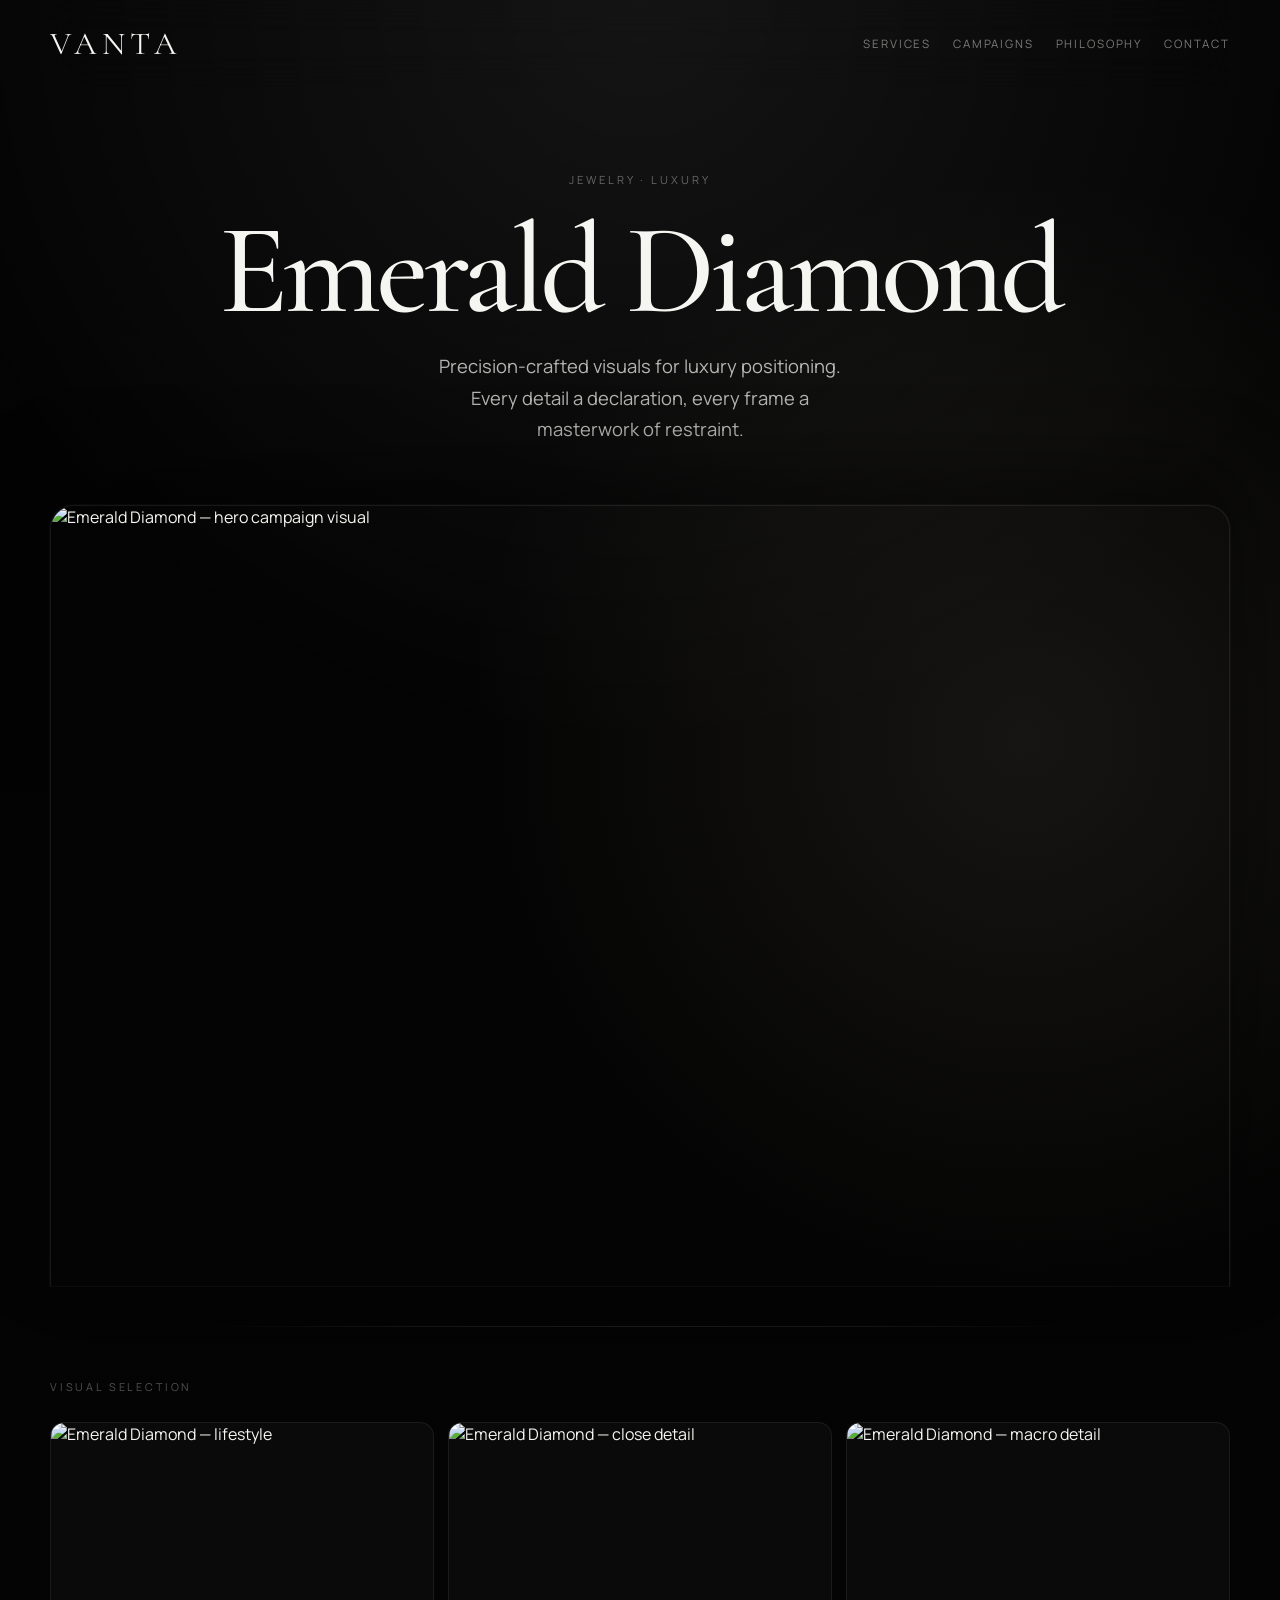
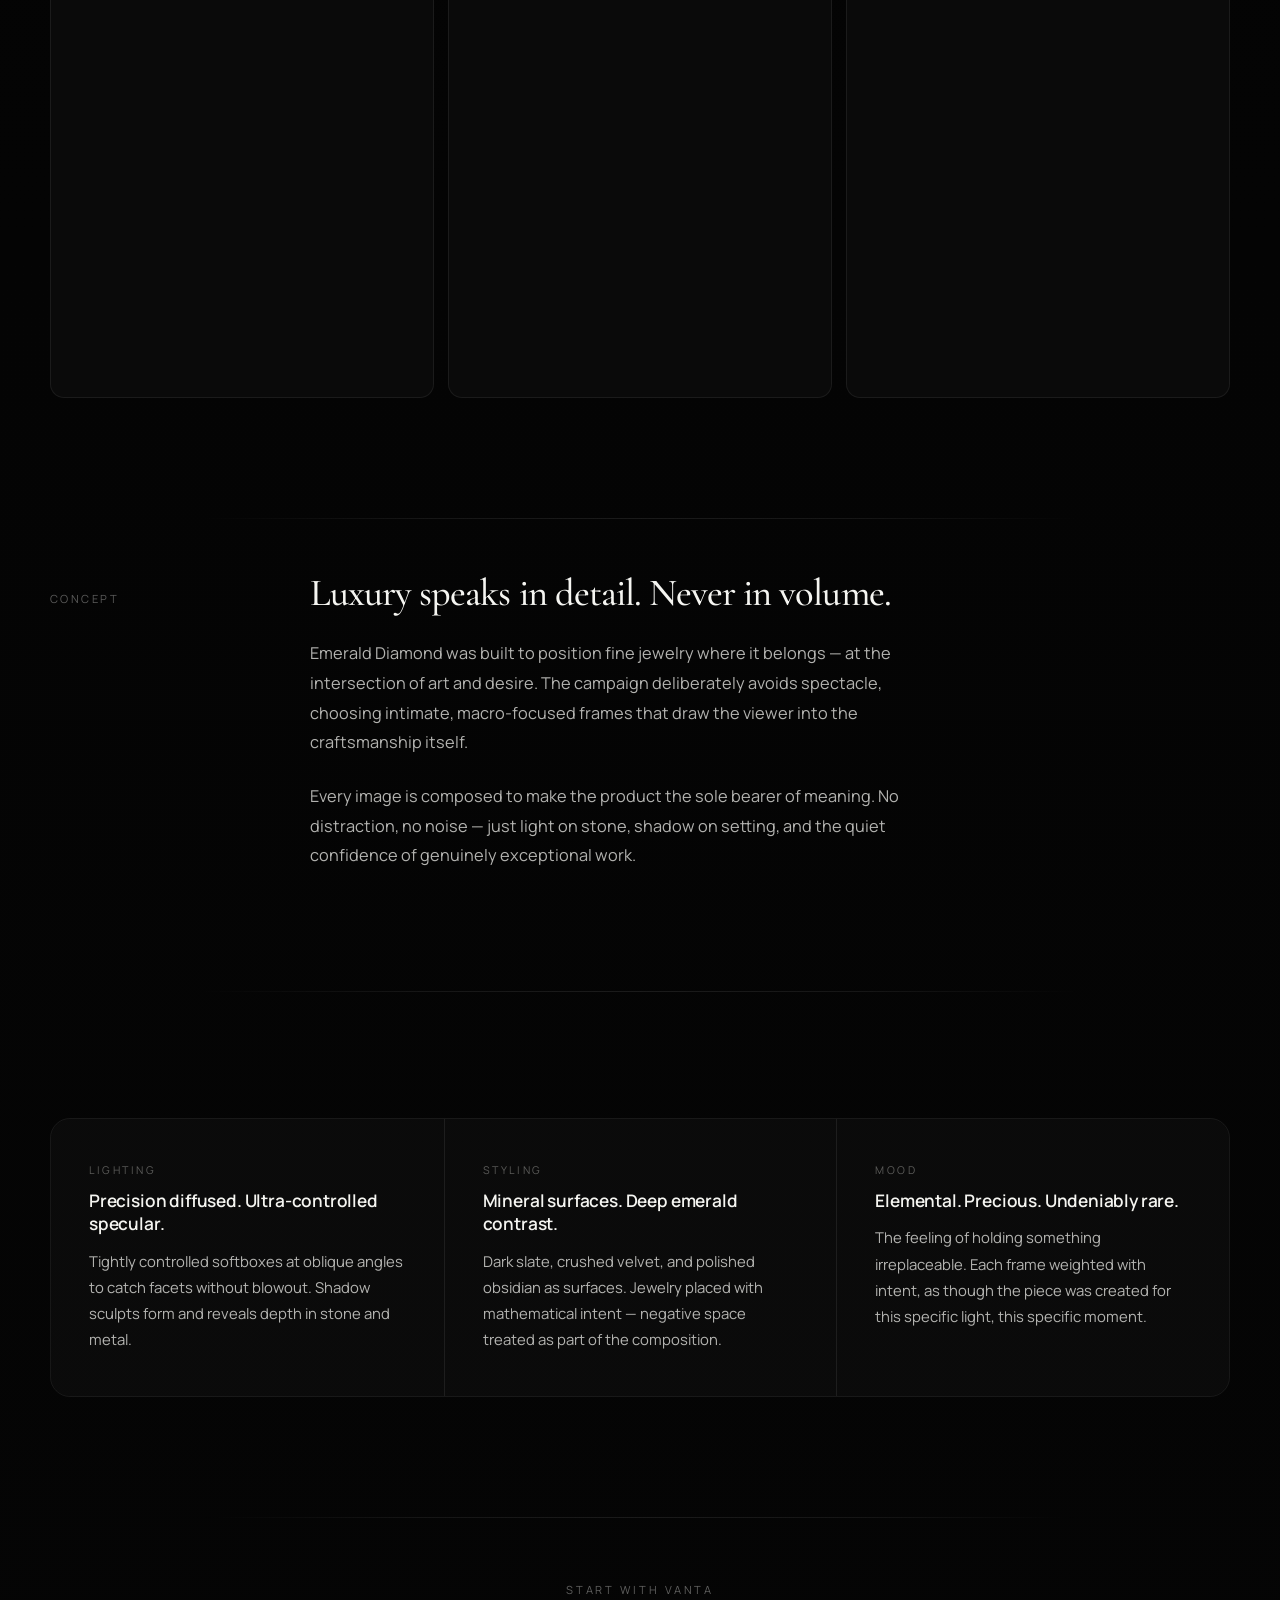
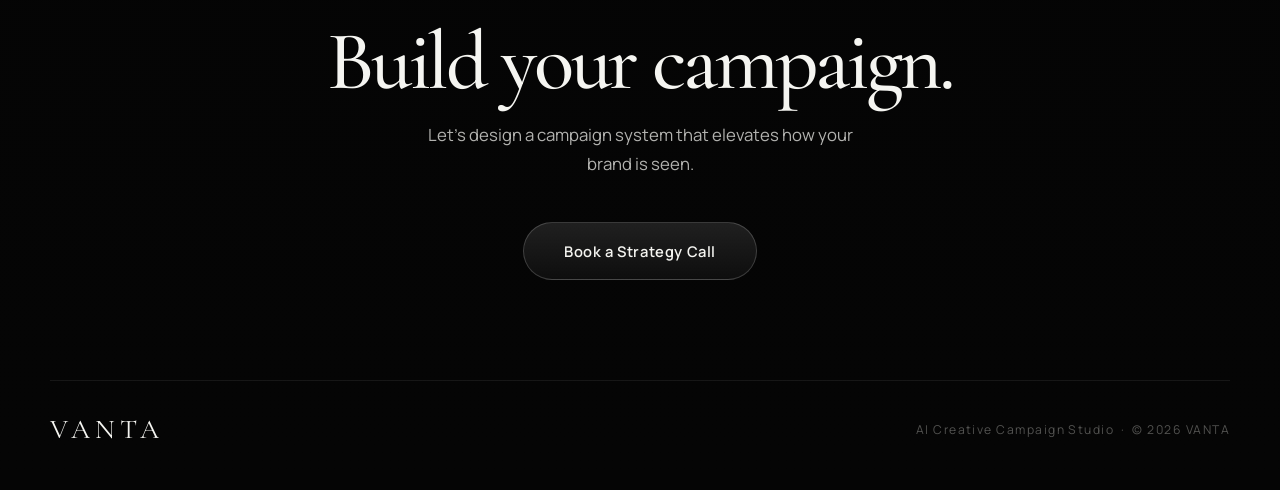
==== campaign-emerald.html @ 76f871ef "fix(layout): correct overlay stacking and shell layering" ====
<!DOCTYPE html>
<html lang="en">
  <head>
    <meta charset="UTF-8" />
    <meta name="viewport" content="width=device-width, initial-scale=1.0" />
    <title>Emerald Diamond — VANTA Campaign Studio</title>
    <meta
      name="description"
      content="Emerald Diamond: precision-crafted visuals for luxury jewelry positioning. A campaign by VANTA AI Creative Studio."
    />
    <script>
      document.documentElement.classList.add("js");
    </script>
    <link rel="preconnect" href="https://fonts.googleapis.com" />
    <link rel="preconnect" href="https://fonts.gstatic.com" crossorigin />
    <link
      href="https://fonts.googleapis.com/css2?family=Manrope:wght@400;500;600;700;800&family=Cormorant+Garamond:wght@400;500;600&display=swap"
      rel="stylesheet"
    />
    <link rel="stylesheet" href="style.css" />

    <style>
      .campaign-shell {
        width: min(calc(100% - 40px), var(--max-width));
        margin: 0 auto;
      }

      /* ── Reveal ── */
      .js .cv-reveal {
        opacity: 0;
        transform: translateY(18px);
        transition:
          opacity 900ms cubic-bezier(0.22, 1, 0.36, 1),
          transform 900ms cubic-bezier(0.22, 1, 0.36, 1);
      }
      .js .cv-reveal.is-visible { opacity: 1; transform: translateY(0); }

      .js .cv-stagger > * {
        opacity: 0;
        transform: translateY(14px);
        transition:
          opacity 700ms cubic-bezier(0.22, 1, 0.36, 1),
          transform 700ms cubic-bezier(0.22, 1, 0.36, 1);
      }
      .js .cv-stagger.is-visible > *:nth-child(1) { opacity: 1; transform: none; transition-delay:   0ms; }
      .js .cv-stagger.is-visible > *:nth-child(2) { opacity: 1; transform: none; transition-delay: 110ms; }
      .js .cv-stagger.is-visible > *:nth-child(3) { opacity: 1; transform: none; transition-delay: 220ms; }

      /* ── Inset dividers ── */
      .cv-section,
      .cv-grid-section,
      .cv-cta {
        padding-top: 0;
      }
      .cv-section::before,
      .cv-grid-section::before,
      .cv-cta::before {
        content: "";
        display: block;
        height: 1px;
        width: calc(100% - 40px);
        max-width: 880px;
        margin: 40px auto 52px;
        background: linear-gradient(
          90deg,
          transparent,
          rgba(255, 255, 255, 0.07) 25%,
          rgba(255, 255, 255, 0.09) 50%,
          rgba(255, 255, 255, 0.07) 75%,
          transparent
        );
      }
      .cv-section  { padding-bottom: 80px; }
      .cv-grid-section { padding-bottom: 80px; }
      .cv-cta      { text-align: center; padding-bottom: 100px; }

      /* ── Hero ── */
      .cv-hero { padding: 80px 0 0; }
      .cv-hero-copy { text-align: center; padding-bottom: 60px; }

      .cv-eyebrow {
        display: inline-block;
        font-size: 0.7rem;
        letter-spacing: 0.26em;
        text-transform: uppercase;
        color: rgba(245, 245, 241, 0.38);
        margin-bottom: 24px;
      }
      .cv-title {
        margin: 0 0 20px;
        font-family: "Cormorant Garamond", serif;
        font-size: clamp(4rem, 10vw, 8rem);
        font-weight: 500;
        letter-spacing: -0.04em;
        line-height: 0.94;
        color: var(--text);
      }
      .cv-subtitle {
        max-width: 38ch;
        margin: 0 auto;
        font-size: clamp(1rem, 1.6vw, 1.15rem);
        line-height: 1.7;
        color: var(--muted);
      }

      .cv-hero-image-wrap {
        position: relative;
        width: 100%;
        overflow: hidden;
        border-radius: var(--media-radius) var(--media-radius) 0 0;
        border: 1px solid rgba(255, 255, 255, 0.08);
        border-bottom: none;
        box-shadow: 0 -32px 80px rgba(0, 0, 0, 0.45), 0 0 0 1px rgba(255,255,255,0.04);
      }
      .cv-hero-image-wrap img {
        display: block;
        width: 100%;
        height: 780px;
        object-fit: cover;
        object-position: center 24%;
        will-change: auto;
        transition: transform 400ms cubic-bezier(0.22, 1, 0.36, 1);
      }
      .cv-hero-image-wrap:hover img { transform: scale(1.022); }

      /* ── Visual Grid ── */
      .cv-grid-label {
        font-size: 0.68rem;
        letter-spacing: 0.26em;
        text-transform: uppercase;
        color: rgba(245, 245, 241, 0.32);
        margin: 0 0 28px;
      }
      .cv-grid {
        display: grid;
        grid-template-columns: repeat(3, 1fr);
        gap: 14px;
      }
      .cv-grid-item {
        position: relative;
        overflow: hidden;
        border-radius: 14px;
        border: 1px solid rgba(255, 255, 255, 0.07);
        background: #0a0a0a;
        aspect-ratio: 2 / 3;
      }
      .cv-grid-item img {
        display: block;
        width: 100%;
        height: 100%;
        object-fit: cover;
        object-position: center 22%;
        will-change: auto;
        transition: transform 400ms cubic-bezier(0.22, 1, 0.36, 1);
      }
      .cv-grid-item:hover img { transform: scale(1.032); }

      /* ── Concept ── */
      .cv-concept-inner {
        display: grid;
        grid-template-columns: 180px 1fr;
        gap: 80px;
        align-items: start;
      }
      .cv-section-label {
        font-size: 0.7rem;
        letter-spacing: 0.22em;
        text-transform: uppercase;
        color: rgba(245, 245, 241, 0.36);
        padding-top: 8px;
        line-height: 1.6;
      }
      .cv-concept-body { display: grid; gap: 24px; max-width: 60ch; }
      .cv-section-title {
        margin: 0;
        font-family: "Cormorant Garamond", serif;
        font-size: clamp(1.9rem, 3vw, 2.8rem);
        font-weight: 500;
        letter-spacing: -0.025em;
        line-height: 1.15;
        color: var(--text);
      }
      .cv-body-text { margin: 0; color: var(--muted); font-size: 1.02rem; line-height: 1.82; }

      /* ── Direction ── */
      .cv-direction-grid {
        display: grid;
        grid-template-columns: repeat(3, 1fr);
        border: 1px solid rgba(255, 255, 255, 0.08);
        border-radius: 20px;
        overflow: hidden;
      }
      .cv-direction-card {
        padding: 44px 38px;
        background: rgba(255, 255, 255, 0.025);
        display: grid;
        gap: 12px;
        align-content: start;
        transition: background 300ms ease;
      }
      .cv-direction-card + .cv-direction-card { border-left: 1px solid rgba(255,255,255,0.08); }
      .cv-direction-card:hover { background: rgba(255,255,255,0.042); }
      .cv-direction-tag { margin: 0; font-size: 0.67rem; letter-spacing: 0.24em; text-transform: uppercase; color: rgba(245,245,241,0.34); }
      .cv-direction-title { margin: 0; font-size: 1.08rem; font-weight: 600; color: var(--text); line-height: 1.35; letter-spacing: -0.01em; }
      .cv-direction-desc { margin: 0; font-size: 0.93rem; color: var(--muted); line-height: 1.76; }

      /* ── CTA ── */
      .cv-cta-title {
        margin: 0 auto 16px;
        font-family: "Cormorant Garamond", serif;
        font-size: clamp(3rem, 6.5vw, 5.6rem);
        font-weight: 500;
        letter-spacing: -0.04em;
        line-height: 1.04;
        color: var(--text);
        max-width: 16ch;
      }
      .cv-cta-sub { max-width: 44ch; margin: 0 auto 44px; color: var(--muted); font-size: 1.05rem; line-height: 1.7; }
      .cv-btn {
        display: inline-flex;
        align-items: center;
        justify-content: center;
        min-height: 58px;
        padding: 0 40px;
        border: 1px solid rgba(255,255,255,0.18);
        border-radius: 999px;
        background: linear-gradient(180deg, rgba(255,255,255,0.11), rgba(255,255,255,0.04));
        color: var(--text);
        font-size: 0.92rem;
        font-weight: 600;
        letter-spacing: 0.04em;
        transition: transform 280ms cubic-bezier(0.22,1,0.36,1), border-color 280ms ease, background 280ms ease, box-shadow 280ms ease;
      }
      .cv-btn:hover, .cv-btn:focus-visible {
        transform: translateY(-3px);
        border-color: rgba(255,255,255,0.3);
        background: linear-gradient(180deg, rgba(255,255,255,0.15), rgba(255,255,255,0.06));
        box-shadow: 0 20px 54px rgba(0,0,0,0.4), 0 0 36px rgba(214,209,196,0.09);
        outline: none;
      }

      /* ── Footer ── */
      .cv-footer {
        border-top: 1px solid rgba(255,255,255,0.07);
        padding: 32px 0 44px;
        display: flex;
        align-items: center;
        justify-content: space-between;
        gap: 20px;
      }
      .cv-footer-brand { font-family: "Cormorant Garamond", serif; font-size: 1.7rem; letter-spacing: 0.18em; color: var(--text); }
      .cv-footer-note { font-size: 0.76rem; letter-spacing: 0.12em; color: rgba(245,245,241,0.32); }

      /* ── Responsive ── */
      @media (max-width: 860px) {
        .cv-concept-inner { grid-template-columns: 1fr; gap: 28px; }
        .cv-direction-grid { grid-template-columns: 1fr; }
        .cv-direction-card + .cv-direction-card { border-left: none; border-top: 1px solid rgba(255,255,255,0.08); }
        .cv-hero-image-wrap img { height: 560px; }
        .cv-section, .cv-grid-section { padding-bottom: 64px; }
        .cv-cta { padding-bottom: 80px; }
      }
      @media (max-width: 600px) {
        .cv-hero { padding: 48px 0 0; }
        .cv-hero-copy { padding-bottom: 44px; }
        .cv-title { font-size: clamp(3.2rem, 14vw, 5rem); }
        .cv-hero-image-wrap { border-radius: 16px 16px 0 0; border-bottom: none; }
        .cv-hero-image-wrap img { height: 440px; object-position: center 22%; }
        .cv-grid { grid-template-columns: 1fr; gap: 12px; }
        .cv-grid-item { aspect-ratio: 3 / 2; }
        .cv-direction-card { padding: 36px 28px; }
        .cv-section, .cv-grid-section { padding-bottom: 56px; }
        .cv-cta { padding-bottom: 72px; }
        .cv-footer { flex-direction: column; align-items: flex-start; gap: 12px; }
      }
      @media (prefers-reduced-motion: reduce) {
        .js .cv-reveal, .js .cv-stagger > * { opacity: 1 !important; transform: none !important; transition: none !important; }
      }
    </style>
  </head>

  <body>
    <div class="campaign-shell">

      <header class="topbar">
        <a class="brand" href="index.html" aria-label="VANTA home">VANTA</a>
        <nav class="nav" aria-label="Site navigation">
          <a href="index.html#build">Services</a>
          <a href="index.html#campaigns">Campaigns</a>
          <a href="index.html#why">Philosophy</a>
          <a href="index.html#contact">Contact</a>
        </nav>
      </header>

      <main>

        <!-- HERO -->
        <section class="cv-hero" aria-label="Emerald Diamond — Campaign Hero">
          <div class="cv-hero-copy cv-reveal">
            <span class="cv-eyebrow">Jewelry · Luxury</span>
            <h1 class="cv-title">Emerald Diamond</h1>
            <p class="cv-subtitle">Precision-crafted visuals for luxury positioning. Every detail a declaration, every frame a masterwork of restraint.</p>
          </div>
          <div class="cv-hero-image-wrap" aria-hidden="true">
            <img
              src="images/jewelry/jewelry-hero.jpg"
              alt="Emerald Diamond — hero campaign visual"
              fetchpriority="high"
              decoding="async"
            />
          </div>
        </section>

        <!-- VISUAL GRID -->
        <section class="cv-grid-section" aria-label="Campaign Visuals">
          <div>
            <p class="cv-grid-label cv-reveal">Visual Selection</p>
            <div class="cv-grid cv-stagger">
              <div class="cv-grid-item">
                <img src="images/jewelry/jewelry-lifestyle.jpg" alt="Emerald Diamond — lifestyle" loading="lazy" decoding="async" />
              </div>
              <div class="cv-grid-item">
                <img src="images/jewelry/jewelry-close.jpg" alt="Emerald Diamond — close detail" loading="lazy" decoding="async" />
              </div>
              <div class="cv-grid-item">
                <img src="images/jewelry/jewelry-detail.jpg" alt="Emerald Diamond — macro detail" loading="lazy" decoding="async" />
              </div>
            </div>
          </div>
        </section>

        <!-- CONCEPT -->
        <section class="cv-section" aria-label="Concept">
          <div class="cv-concept-inner cv-reveal">
            <p class="cv-section-label">Concept</p>
            <div class="cv-concept-body">
              <h2 class="cv-section-title">Luxury speaks in detail. Never in volume.</h2>
              <p class="cv-body-text">Emerald Diamond was built to position fine jewelry where it belongs — at the intersection of art and desire. The campaign deliberately avoids spectacle, choosing intimate, macro-focused frames that draw the viewer into the craftsmanship itself.</p>
              <p class="cv-body-text">Every image is composed to make the product the sole bearer of meaning. No distraction, no noise — just light on stone, shadow on setting, and the quiet confidence of genuinely exceptional work.</p>
            </div>
          </div>
        </section>

        <!-- DIRECTION -->
        <section class="cv-section" aria-label="Creative Direction">
          <p class="cv-section-label cv-reveal" style="margin-bottom: 48px;">Direction</p>
          <div class="cv-direction-grid cv-stagger">
            <div class="cv-direction-card">
              <p class="cv-direction-tag">Lighting</p>
              <h3 class="cv-direction-title">Precision diffused. Ultra-controlled specular.</h3>
              <p class="cv-direction-desc">Tightly controlled softboxes at oblique angles to catch facets without blowout. Shadow sculpts form and reveals depth in stone and metal.</p>
            </div>
            <div class="cv-direction-card">
              <p class="cv-direction-tag">Styling</p>
              <h3 class="cv-direction-title">Mineral surfaces. Deep emerald contrast.</h3>
              <p class="cv-direction-desc">Dark slate, crushed velvet, and polished obsidian as surfaces. Jewelry placed with mathematical intent — negative space treated as part of the composition.</p>
            </div>
            <div class="cv-direction-card">
              <p class="cv-direction-tag">Mood</p>
              <h3 class="cv-direction-title">Elemental. Precious. Undeniably rare.</h3>
              <p class="cv-direction-desc">The feeling of holding something irreplaceable. Each frame weighted with intent, as though the piece was created for this specific light, this specific moment.</p>
            </div>
          </div>
        </section>

        <!-- CTA -->
        <section class="cv-cta cv-reveal" id="contact" aria-label="Start Your Campaign">
          <p class="cv-eyebrow" style="margin-bottom: 22px;">Start with VANTA</p>
          <h2 class="cv-cta-title">Build your campaign.</h2>
          <p class="cv-cta-sub">Let's design a campaign system that elevates how your brand is seen.</p>
          <a class="cv-btn" href="https://wa.me/" target="_blank" rel="noreferrer">Book a Strategy Call</a>
        </section>

      </main>

      <footer class="cv-footer" role="contentinfo">
        <a class="cv-footer-brand" href="index.html" aria-label="VANTA home">VANTA</a>
        <span class="cv-footer-note">AI Creative Campaign Studio &nbsp;&middot;&nbsp; &copy; 2026 VANTA</span>
      </footer>

    </div>

    <script>
      (function () {
        var io = new IntersectionObserver(function (entries) {
          entries.forEach(function (e) {
            if (e.isIntersecting) { e.target.classList.add("is-visible"); io.unobserve(e.target); }
          });
        }, { threshold: 0.07, rootMargin: "0px 0px -40px 0px" });
        document.querySelectorAll(".cv-reveal, .cv-stagger").forEach(function (el) { io.observe(el); });
      })();
    </script>
  </body>
</html>
---- style.css ----
:root {
  --bg: #050505;
  --bg-soft: #0d0d0d;
  --panel: rgba(255, 255, 255, 0.04);
  --panel-strong: rgba(255, 255, 255, 0.07);
  --line: rgba(255, 255, 255, 0.1);
  --text: #f5f5f1;
  --muted: rgba(245, 245, 241, 0.72);
  --muted-soft: rgba(245, 245, 241, 0.48);
  --accent: #d6d1c4;
  --shadow: 0 30px 80px rgba(0, 0, 0, 0.35);
  --radius: 28px;
  --media-radius: 24px;
  --max-width: 1180px;
  --section-padding: 96px;
  --section-tight-padding: 64px;
  --section-gap: 16px;
  --body-line-height: 1.75;
  --heading-line-height: 1.04;
  --section-title-size: clamp(2.25rem, 5vw, 4rem);
  --body-size: 1.02rem;
}

* {
  box-sizing: border-box;
}

html {
  scroll-behavior: smooth;
}

body {
  margin: 0;
  position: relative;
  overflow-x: hidden;
  background:
    radial-gradient(circle at top, rgba(255, 255, 255, 0.07), transparent 20%),
    radial-gradient(circle at 80% 20%, rgba(187, 176, 151, 0.1), transparent 18%),
    linear-gradient(180deg, #030303 0%, #050505 100%);
  color: var(--text);
  font-family: "Manrope", sans-serif;
}

body::before {
  content: "";
  position: fixed;
  inset: 0;
  z-index: 0;
  pointer-events: none;
  background-image: linear-gradient(rgba(255, 255, 255, 0.02) 1px, transparent 1px),
    linear-gradient(90deg, rgba(255, 255, 255, 0.02) 1px, transparent 1px);
  background-size: 120px 120px;
  mask-image: radial-gradient(circle at center, black 35%, transparent 85%);
  opacity: 0.25;
}

a {
  color: inherit;
  text-decoration: none;
}

.site-shell {
  position: relative;
  z-index: 1;
  isolation: isolate;
  width: min(calc(100% - 40px), var(--max-width));
  margin: 0 auto;
}

.topbar {
  position: sticky;
  top: 0;
  z-index: 20;
  display: flex;
  align-items: center;
  justify-content: space-between;
  gap: 24px;
  padding: 24px 0;
  backdrop-filter: blur(18px);
}

.brand {
  font-family: "Cormorant Garamond", serif;
  font-size: 2rem;
  letter-spacing: 0.18em;
}

.nav {
  display: flex;
  flex-wrap: wrap;
  gap: 22px;
}

.nav a,
.footer a,
.eyebrow,
.campaign-tag {
  color: var(--muted-soft);
  letter-spacing: 0.16em;
  text-transform: uppercase;
  font-size: 0.72rem;
}

.section {
  padding: var(--section-padding) 0;
}

.hero {
  min-height: calc(100vh - 96px);
  position: relative;
  isolation: isolate;
  display: grid;
  grid-template-columns: minmax(0, 1.12fr) minmax(320px, 0.98fr);
  gap: 56px;
  align-items: center;
  padding-bottom: 8px;
}

.hero-media {
  position: relative;
  border-radius: var(--media-radius);
  overflow: hidden;
  border: 1px solid var(--line);
  background: var(--bg-soft);
  box-shadow: var(--shadow);
}

.hero-media::before {
  content: "";
  position: absolute;
  inset: -28px;
  z-index: -1;
  pointer-events: none;
  border-radius: 44px;
  background:
    radial-gradient(circle at 28% 34%, rgba(255, 255, 255, 0.12), transparent 34%),
    radial-gradient(circle at 72% 68%, rgba(214, 209, 196, 0.1), transparent 38%);
  filter: blur(26px);
  opacity: 0.8;
}

.hero-media:not(.hero-mark-panel) img {
  display: block;
  width: 100%;
  height: 100%;
  min-height: 700px;
  object-fit: cover;
  border-radius: inherit;
}

.hero-mark-panel {
  min-height: 700px;
  padding: 0;
  background: #070707;
}

.hero-mark-panel .hero-mark-image {
  display: block;
  width: 100%;
  height: 100%;
  min-height: 700px;
  object-fit: cover;
  object-position: center;
  transform: none;
  border-radius: inherit;
}

.hero-copy h1,
.section-heading h2,
.cta-section h2 {
  margin: 0;
  font-weight: 700;
  line-height: var(--heading-line-height);
  letter-spacing: -0.05em;
}

.hero-copy h1 {
  max-width: 9ch;
  font-size: clamp(3.5rem, 8.8vw, 7rem);
  line-height: var(--heading-line-height);
  margin-bottom: 38px;
}

.hero-actions {
  display: inline-flex;
  flex-direction: column;
  align-items: flex-start;
  gap: 12px;
}

.button {
  display: inline-flex;
  align-items: center;
  justify-content: center;
  min-height: 54px;
  padding: 0 28px;
  border: 1px solid var(--line);
  border-radius: 999px;
  background: linear-gradient(180deg, rgba(255, 255, 255, 0.12), rgba(255, 255, 255, 0.04));
  color: var(--text);
  font-weight: 600;
  transition: transform 220ms ease, border-color 220ms ease, background 220ms ease;
}

.button:hover,
.button:focus-visible {
  transform: translateY(-2px);
  border-color: rgba(255, 255, 255, 0.24);
  background: linear-gradient(180deg, rgba(255, 255, 255, 0.16), rgba(255, 255, 255, 0.06));
}

.button-secondary {
  background: transparent;
}

.info-card p,
.statement p,
.why-card p {
  color: var(--muted);
  line-height: var(--body-line-height);
}

.statement {
  border-top: 1px solid var(--line);
  border-bottom: 1px solid var(--line);
}

.statement p {
  max-width: 17ch;
  margin: 0;
  font-size: clamp(1.9rem, 4vw, 3.2rem);
  line-height: 1.15;
  letter-spacing: -0.04em;
  color: var(--text);
}

.section-heading {
  display: grid;
  gap: var(--section-gap);
  margin-bottom: 28px;
}

.section-heading h2,
.cta-section h2 {
  max-width: 11ch;
  font-size: var(--section-title-size);
}

.section-subtitle {
  margin: 0;
  max-width: 34ch;
  color: var(--muted);
  line-height: var(--body-line-height);
  font-size: var(--body-size);
}

.gallery-section {
  padding-top: 64px;
  padding-bottom: var(--section-tight-padding);
}

.gallery-layout {
  display: grid;
  grid-template-columns: minmax(0, 1.08fr) minmax(0, 0.82fr) minmax(0, 1.1fr);
  grid-template-areas:
    "close-face close-face profile-side"
    "close-face close-face detail-pocket"
    "sitting-pose mid-shot offcenter-hero";
  gap: 16px;
  align-items: start;
  width: calc(100vw - 32px);
  margin-left: calc(50% - 50vw + 16px);
}

.gallery-tile {
  margin: 0;
  overflow: hidden;
  border-radius: var(--media-radius);
  background: var(--bg-soft);
  position: relative;
  box-shadow: 0 18px 42px rgba(0, 0, 0, 0.18);
}

.gallery-tile img {
  display: block;
  width: 100%;
  height: 100%;
  object-fit: cover;
  object-position: center;
  border-radius: inherit;
  transition: transform 420ms cubic-bezier(0.22, 1, 0.36, 1);
}

.gallery-tile:hover img,
.gallery-tile:focus-within img {
  transform: scale(1.035);
}

.gallery-close-face {
  grid-area: close-face;
  min-height: 860px;
}

.gallery-profile-side {
  grid-area: profile-side;
  min-height: 443px;
}

.gallery-detail-pocket {
  grid-area: detail-pocket;
  min-height: 443px;
}

.gallery-sitting-pose {
  grid-area: sitting-pose;
  min-height: 420px;
}

.gallery-mid-shot {
  grid-area: mid-shot;
  min-height: 420px;
}

.gallery-offcenter-hero {
  grid-area: offcenter-hero;
  min-height: 420px;
}

.campaign-preview-section {
  padding-top: 120px;
  padding-bottom: 0;
}

.campaign-preview-stack {
  display: grid;
  gap: 112px;
}

.campaign-preview {
  display: grid;
  grid-template-columns: minmax(280px, 0.92fr) minmax(0, 1.08fr);
  gap: 48px;
  align-items: center;
}

.campaign-preview--media-left {
  grid-template-columns: minmax(0, 1.08fr) minmax(280px, 0.92fr);
}

.campaign-preview-copy {
  display: grid;
  gap: 18px;
  align-content: center;
}

.campaign-preview-copy h2 {
  margin: 0;
  max-width: none;
  font-size: clamp(2.35rem, 4.6vw, 3.6rem);
}

.campaign-preview-subtitle {
  margin: 0;
  max-width: 30ch;
  font-size: 1rem;
  line-height: 1.7;
  color: rgba(245, 245, 241, 0.72);
}

.campaign-preview-button {
  width: fit-content;
  min-height: 48px;
  padding: 0 22px;
  margin-top: 8px;
}

.campaign-preview-media {
  display: grid;
  grid-template-columns: repeat(2, minmax(0, 1fr));
  gap: 20px;
}

.campaign-preview-card {
  margin: 0;
  aspect-ratio: 1 / 1;
  overflow: hidden;
  border-radius: 16px;
  border: 1px solid rgba(255, 255, 255, 0.08);
  background: rgba(255, 255, 255, 0.02);
  box-shadow: 0 18px 42px rgba(0, 0, 0, 0.18);
}

.campaign-preview-card img {
  display: block;
  width: 100%;
  height: 100%;
  object-fit: cover;
  object-position: center;
  border-radius: inherit;
  transition: transform 320ms cubic-bezier(0.22, 1, 0.36, 1);
}

.campaign-preview-card:hover img,
.campaign-preview-card:focus-within img {
  transform: scale(1.03);
}

.campaign-preview-card--velvet-primary img {
  object-position: center 22%;
}

.campaign-preview-card--velvet-secondary img {
  object-position: center 28%;
}

.campaign-preview-card--emerald-primary img {
  object-position: center 24%;
}

.campaign-preview-card--emerald-secondary img {
  object-position: center 42%;
}

.campaign-preview-card--valentino-primary img {
  object-position: center 30%;
}

.campaign-preview-card--valentino-secondary img {
  object-position: center 26%;
}

.campaign-preview--media-left .campaign-preview-copy {
  order: 1;
}

.campaign-preview--media-left .campaign-preview-media {
  order: 0;
}

.manifesto-section {
  padding-top: 108px;
  padding-bottom: 108px;
  text-align: center;
}

.manifesto-section h2 {
  max-width: 12ch;
  margin: 0 auto 24px;
  font-size: clamp(3rem, 6vw, 5.4rem);
  font-weight: 700;
  line-height: 1.06;
  letter-spacing: -0.05em;
}

.manifesto-section p {
  margin: 0 auto;
  max-width: 28ch;
  font-size: clamp(1.1rem, 2vw, 1.45rem);
  line-height: var(--body-line-height);
  color: var(--muted);
}

.js .manifesto-section.reveal {
  transform: translateY(12px);
  transition: opacity 1100ms cubic-bezier(0.22, 1, 0.36, 1),
    transform 1100ms cubic-bezier(0.22, 1, 0.36, 1);
}

.build-grid,
.why-grid {
  display: grid;
  grid-template-columns: repeat(3, minmax(0, 1fr));
  gap: 18px;
}

.info-card,
.why-card,
.campaign-card,
.cta-section {
  border: 1px solid var(--line);
  background: linear-gradient(180deg, var(--panel), rgba(255, 255, 255, 0.02));
  box-shadow: var(--shadow);
}

.info-card,
.why-card {
  padding: 28px;
  border-radius: var(--media-radius);
}

.info-card h3,
.campaign-card h3 {
  margin: 0 0 12px;
  font-size: 1.2rem;
}

.campaign-grid {
  display: grid;
  grid-template-columns: repeat(3, minmax(0, 1fr));
  gap: 20px;
}

.campaign-worlds-section {
  padding-top: var(--section-padding);
  padding-bottom: var(--section-padding);
}

.campaign-worlds-grid {
  grid-template-columns: repeat(3, 1fr);
  gap: 36px;
}

.campaign-worlds-heading {
  justify-items: center;
  text-align: center;
  margin-bottom: 56px;
}

.campaign-worlds-heading h2 {
  max-width: 9ch;
}

.campaign-worlds-heading .section-subtitle {
  max-width: 40ch;
  opacity: 0.7;
  margin: 0 auto;
  text-align: center;
  font-size: 1.05rem;
}

.what-we-do-section {
  padding-top: var(--section-tight-padding);
  padding-bottom: var(--section-tight-padding);
}

.what-we-build {
  display: grid;
  gap: 60px;
  margin-top: 160px;
  margin-bottom: 160px;
}

.what-we-build::before {
  content: "";
  display: block;
  width: 100%;
  height: 1px;
  background: rgba(255, 255, 255, 0.06);
  margin-bottom: 80px;
}

.what-we-do-heading {
  justify-items: center;
  text-align: center;
}

.what-we-build-heading {
  margin-bottom: 0;
}

.what-we-build-heading h2 {
  font-size: 48px;
  font-weight: 600;
  max-width: none;
  white-space: nowrap;
}

.what-we-build-heading .section-subtitle {
  font-size: 18px;
  opacity: 0.7;
  margin: 0 auto;
  text-align: center;
}

.what-we-do-heading h2 {
  max-width: 8ch;
}

.what-we-do-heading .section-subtitle {
  max-width: 38ch;
}

.what-we-do-grid {
  grid-template-columns: repeat(3, minmax(0, 1fr));
  gap: 20px;
  margin-top: 10px;
}

.what-we-build-grid {
  display: grid;
  grid-template-columns: repeat(3, 1fr);
  gap: 24px;
  margin-top: 0;
}

.what-we-do-card {
  text-align: center;
  min-height: 100%;
  transition:
    transform 320ms cubic-bezier(0.22, 1, 0.36, 1),
    border-color 320ms ease,
    box-shadow 320ms ease,
    background 320ms ease;
}

.what-we-build-card {
  background: rgba(255, 255, 255, 0.02);
  border: 1px solid rgba(255, 255, 255, 0.08);
  border-radius: 16px;
  padding: 32px;
  box-shadow: none;
  transition:
    transform 0.3s ease,
    box-shadow 0.3s ease,
    background 0.3s ease,
    border-color 0.3s ease;
}

.js .what-we-do-card {
  opacity: 0;
  transform: translateY(16px);
}

.js .what-we-do-section.is-visible .what-we-do-card {
  animation: service-card-reveal 900ms cubic-bezier(0.22, 1, 0.36, 1) forwards;
}

.js .what-we-do-section.is-visible .what-we-do-card:nth-child(1) {
  animation-delay: 0ms;
}

.js .what-we-do-section.is-visible .what-we-do-card:nth-child(2) {
  animation-delay: 120ms;
}

.js .what-we-do-section.is-visible .what-we-do-card:nth-child(3) {
  animation-delay: 240ms;
}

.what-we-do-card:hover,
.what-we-do-card:focus-within {
  transform: scale(1.018);
  border-color: rgba(255, 255, 255, 0.18);
  box-shadow:
    0 24px 54px rgba(0, 0, 0, 0.36),
    0 0 0 1px rgba(255, 255, 255, 0.04),
    0 0 42px rgba(214, 209, 196, 0.08);
  background: linear-gradient(180deg, rgba(18, 18, 18, 0.96), rgba(255, 255, 255, 0.035));
}

.what-we-build-card:hover,
.what-we-build-card:focus-within {
  transform: translateY(-6px);
  box-shadow: 0 10px 30px rgba(255, 255, 255, 0.05);
  background: rgba(255, 255, 255, 0.028);
}

.what-we-do-card h3 {
  margin-bottom: 14px;
  font-size: clamp(1.2rem, 2vw, 1.4rem);
  line-height: 1.2;
}

.what-we-build-card h3 {
  font-size: 20px;
  font-weight: 500;
}

.what-we-do-card p {
  max-width: 24ch;
  margin: 0 auto;
}

.what-we-build-card p {
  font-size: 14px;
  opacity: 0.6;
}

.campaign-card {
  position: relative;
  min-height: 420px;
  border-radius: var(--media-radius);
  overflow: hidden;
  transition: transform 320ms cubic-bezier(0.22, 1, 0.36, 1), border-color 320ms ease;
}

.campaign-card:hover,
.campaign-card:focus-within {
  transform: translateY(-6px);
  border-color: rgba(255, 255, 255, 0.18);
}

.campaign-card img {
  display: block;
  width: 100%;
  height: 100%;
  object-fit: cover;
  object-position: center;
  border-radius: inherit;
  transition: transform 420ms cubic-bezier(0.22, 1, 0.36, 1);
}

.campaign-card:hover img,
.campaign-card:focus-within img {
  transform: scale(1.035);
}

.campaign-card::before {
  content: "";
  position: absolute;
  inset: 0;
  pointer-events: none;
  background: linear-gradient(180deg, transparent 20%, rgba(0, 0, 0, 0.78) 100%);
  opacity: 0.68;
  transition: opacity 320ms cubic-bezier(0.22, 1, 0.36, 1),
    background 320ms cubic-bezier(0.22, 1, 0.36, 1);
}

.campaign-card:hover::before,
.campaign-card:focus-within::before {
  opacity: 0.96;
  background: linear-gradient(180deg, rgba(0, 0, 0, 0.08) 10%, rgba(0, 0, 0, 0.9) 100%);
}

.campaign-world-card {
  display: block;
  min-height: 500px;
  background: #090909;
  border-radius: 16px;
  cursor: pointer;
  transition:
    transform 400ms cubic-bezier(0.22, 1, 0.36, 1),
    border-color 400ms ease,
    box-shadow 400ms ease;
}

.campaign-world-card img {
  transition: transform 480ms cubic-bezier(0.22, 1, 0.36, 1);
}

.campaign-world-card::before {
  background: linear-gradient(180deg, transparent 18%, rgba(0, 0, 0, 0.82) 100%);
  opacity: 0.74;
  transition: opacity 400ms ease, background 400ms ease;
}

.campaign-world-card:hover,
.campaign-world-card:focus-visible {
  transform: scale(1.028);
  border-color: rgba(255, 255, 255, 0.2);
  box-shadow:
    0 32px 72px rgba(0, 0, 0, 0.5),
    0 0 0 1px rgba(255, 255, 255, 0.06),
    0 0 56px rgba(214, 209, 196, 0.07);
  outline: none;
}

.campaign-world-card:hover img,
.campaign-world-card:focus-visible img {
  transform: scale(1.04);
}

.campaign-world-card:hover::before,
.campaign-world-card:focus-visible::before {
  opacity: 0.9;
  background: linear-gradient(180deg, rgba(0, 0, 0, 0.04) 8%, rgba(0, 0, 0, 0.92) 100%);
}

.campaign-overlay {
  position: absolute;
  inset: auto 24px 24px 24px;
  z-index: 1;
  pointer-events: none;
  display: grid;
  gap: 10px;
}

.campaign-overlay h3,
.campaign-link {
  margin: 0;
}

.campaign-world-card .campaign-overlay {
  inset: auto 28px 28px 28px;
  gap: 12px;
}

.campaign-world-card .campaign-overlay h3 {
  margin: 0;
  font-size: 1.5rem;
  font-weight: 600;
  line-height: 1.1;
}

.campaign-world-copy {
  margin: 0;
  max-width: 24ch;
  font-size: 0.96rem;
  line-height: 1.5;
  color: rgba(245, 245, 241, 0.72);
}

.campaign-link {
  color: rgba(245, 245, 241, 0.86);
  font-size: 0.92rem;
  line-height: 1.4;
  opacity: 0;
  transform: translateY(10px);
  transition: opacity 320ms cubic-bezier(0.22, 1, 0.36, 1),
    transform 320ms cubic-bezier(0.22, 1, 0.36, 1);
}

.campaign-card:hover .campaign-link,
.campaign-card:focus-within .campaign-link {
  opacity: 1;
  transform: translateY(0);
}

.why-card {
  display: grid;
  gap: 12px;
}

.why-card h3 {
  margin: 0;
  font-size: 1.2rem;
  line-height: 1.3;
}

.why-card p {
  margin: 0;
  color: var(--muted);
  font-size: var(--body-size);
  line-height: var(--body-line-height);
}

.cta-section {
  text-align: center;
  border-radius: var(--media-radius);
  padding: 72px 28px;
}

.cta-section h2 {
  max-width: 12ch;
  margin: 0 auto 28px;
}

.footer {
  display: grid;
  grid-template-columns: 1.2fr 1fr auto;
  gap: 24px;
  align-items: end;
  padding: 34px 0 42px;
  border-top: 1px solid var(--line);
}

.footer-brand,
.footer-contact {
  display: grid;
  gap: 10px;
}

.footer-name,
.footer-studio,
.footer-label,
.footer-note {
  margin: 0;
}

.footer-name {
  font-family: "Cormorant Garamond", serif;
  font-size: 2rem;
  letter-spacing: 0.18em;
}

.footer-studio,
.footer-note {
  color: var(--muted);
  line-height: var(--body-line-height);
}

.footer-label {
  color: var(--muted-soft);
  letter-spacing: 0.16em;
  text-transform: uppercase;
  font-size: 0.72rem;
}

.footer-contact a {
  color: var(--text);
  line-height: 1.7;
}

.js .reveal {
  opacity: 0;
  transform: translateY(18px);
  will-change: opacity, transform;
  transition: opacity 1100ms cubic-bezier(0.22, 1, 0.36, 1),
    transform 1100ms cubic-bezier(0.22, 1, 0.36, 1);
}

.js .reveal.is-visible {
  opacity: 1;
  transform: translateY(0);
}

@keyframes service-card-reveal {
  from {
    opacity: 0;
    transform: translateY(16px);
  }

  to {
    opacity: 1;
    transform: translateY(0);
  }
}

@media (max-width: 960px) {
  .hero,
  .campaign-grid,
  .what-we-do-grid,
  .build-grid,
  .why-grid {
    grid-template-columns: 1fr;
  }

  .gallery-layout {
    grid-template-columns: repeat(2, minmax(0, 1fr));
    grid-template-areas:
      "close-face close-face"
      "profile-side detail-pocket"
      "sitting-pose mid-shot"
      "offcenter-hero offcenter-hero";
    width: calc(100vw - 24px);
    margin-left: calc(50% - 50vw + 12px);
  }

  .campaign-worlds-grid {
    gap: 24px;
  }

  .campaign-preview-stack {
    gap: 96px;
  }

  .campaign-preview,
  .campaign-preview--media-left {
    grid-template-columns: 1fr;
    gap: 32px;
  }

  .gallery-close-face,
  .gallery-offcenter-hero {
    min-height: 620px;
  }

  .gallery-profile-side,
  .gallery-detail-pocket,
  .gallery-sitting-pose,
  .gallery-mid-shot {
    min-height: 360px;
  }

  .campaign-preview-media {
    gap: 18px;
  }

  .campaign-preview-card {
    aspect-ratio: 1 / 1;
  }

  .nav {
    gap: 14px 18px;
  }

  .hero {
    min-height: auto;
    padding-bottom: 4px;
  }

  .hero-media:not(.hero-mark-panel) img {
    min-height: 500px;
  }

  .hero-mark-panel {
    min-height: 500px;
  }

  .hero-mark-panel .hero-mark-image {
    min-height: 500px;
  }

  .section {
    padding: 72px 0;
  }

  .gallery-section,
  .manifesto-section {
    padding-top: 88px;
    padding-bottom: 88px;
  }

}

@media (max-width: 640px) {
  .campaign-worlds-grid {
    grid-template-columns: 1fr;
    gap: 20px;
  }

  .what-we-build-grid {
    grid-template-columns: 1fr;
  }

  .campaign-preview-section {
    padding-top: 96px;
  }

  .campaign-preview-stack {
    gap: 80px;
  }

  .campaign-preview,
  .campaign-preview--media-left {
    gap: 28px;
  }

  .campaign-preview-copy,
  .campaign-preview--media-left .campaign-preview-copy {
    order: 0;
  }

  .campaign-preview-media,
  .campaign-preview--media-left .campaign-preview-media {
    order: 1;
    grid-template-columns: 1fr;
    gap: 16px;
  }

  .campaign-preview-card {
    aspect-ratio: 1 / 1;
  }

  .campaign-preview-copy h2 {
    font-size: clamp(2rem, 9vw, 2.8rem);
  }

  .site-shell {
    width: min(calc(100% - 28px), var(--max-width));
  }

  .topbar {
    padding: 18px 0;
  }

  .topbar,
  .footer {
    flex-direction: column;
    align-items: flex-start;
  }

  .footer {
    display: grid;
    grid-template-columns: 1fr;
    align-items: start;
  }

  .info-card,
  .why-card,
  .cta-section {
    border-radius: 22px;
  }

  .gallery-layout {
    gap: 12px;
    grid-template-columns: 1fr;
    grid-template-areas:
      "close-face"
      "profile-side"
      "detail-pocket"
      "sitting-pose"
      "mid-shot"
      "offcenter-hero";
    width: calc(100vw - 20px);
    margin-left: calc(50% - 50vw + 10px);
  }

  .gallery-close-face,
  .gallery-profile-side,
  .gallery-detail-pocket,
  .gallery-sitting-pose,
  .gallery-mid-shot,
  .gallery-offcenter-hero {
    min-height: 0;
  }

  .gallery-tile img {
    height: auto;
  }

  .hero-media:not(.hero-mark-panel) img {
    min-height: 420px;
  }

  .hero-mark-panel {
    min-height: 420px;
  }

  .hero-mark-panel .hero-mark-image {
    min-height: 420px;
  }

  .manifesto-section {
    padding-top: 72px;
    padding-bottom: 72px;
  }

  .campaign-card {
    min-height: 320px;
  }
}

@media (prefers-reduced-motion: reduce) {
  html {
    scroll-behavior: auto;
  }

  *,
  *::before,
  *::after {
    transition: none !important;
  }

  .js .reveal {
    opacity: 1;
    transform: none;
  }

  .js .what-we-do-card {
    opacity: 1;
    transform: none;
    animation: none !important;
  }
}
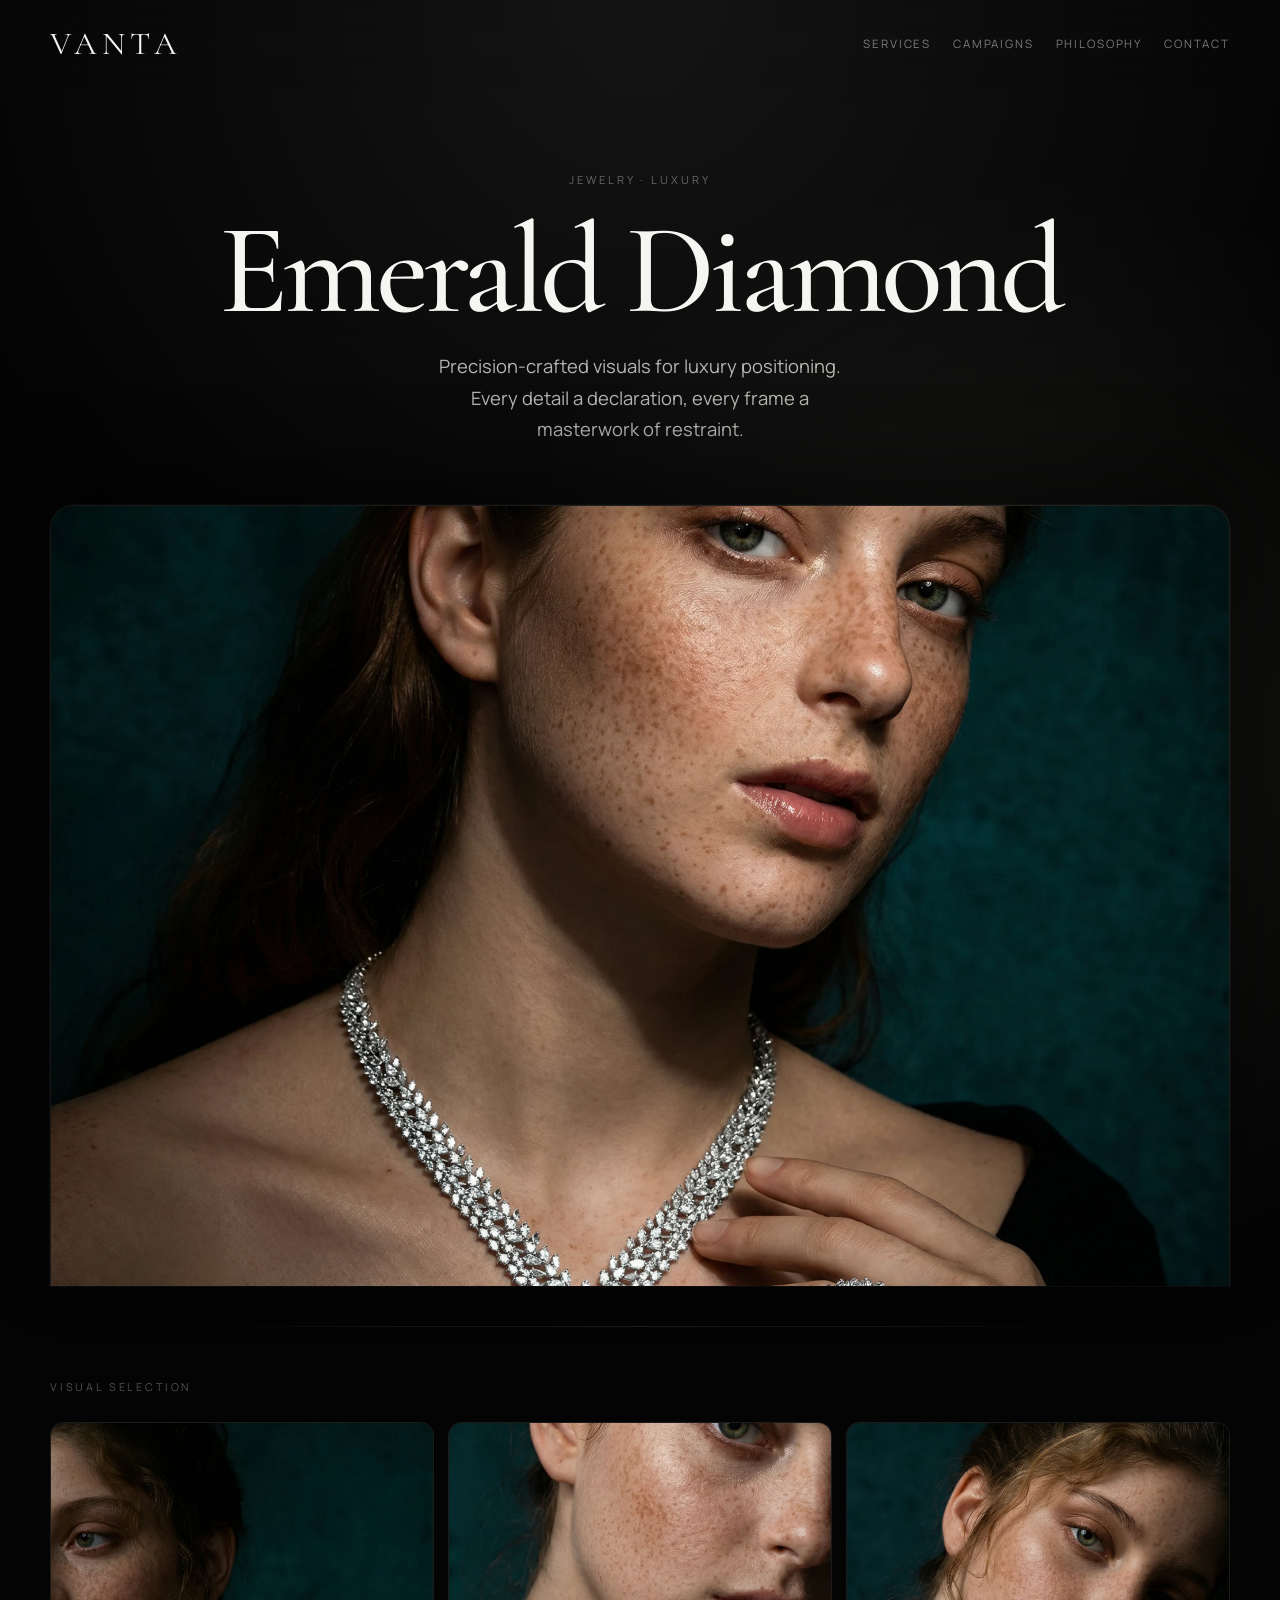
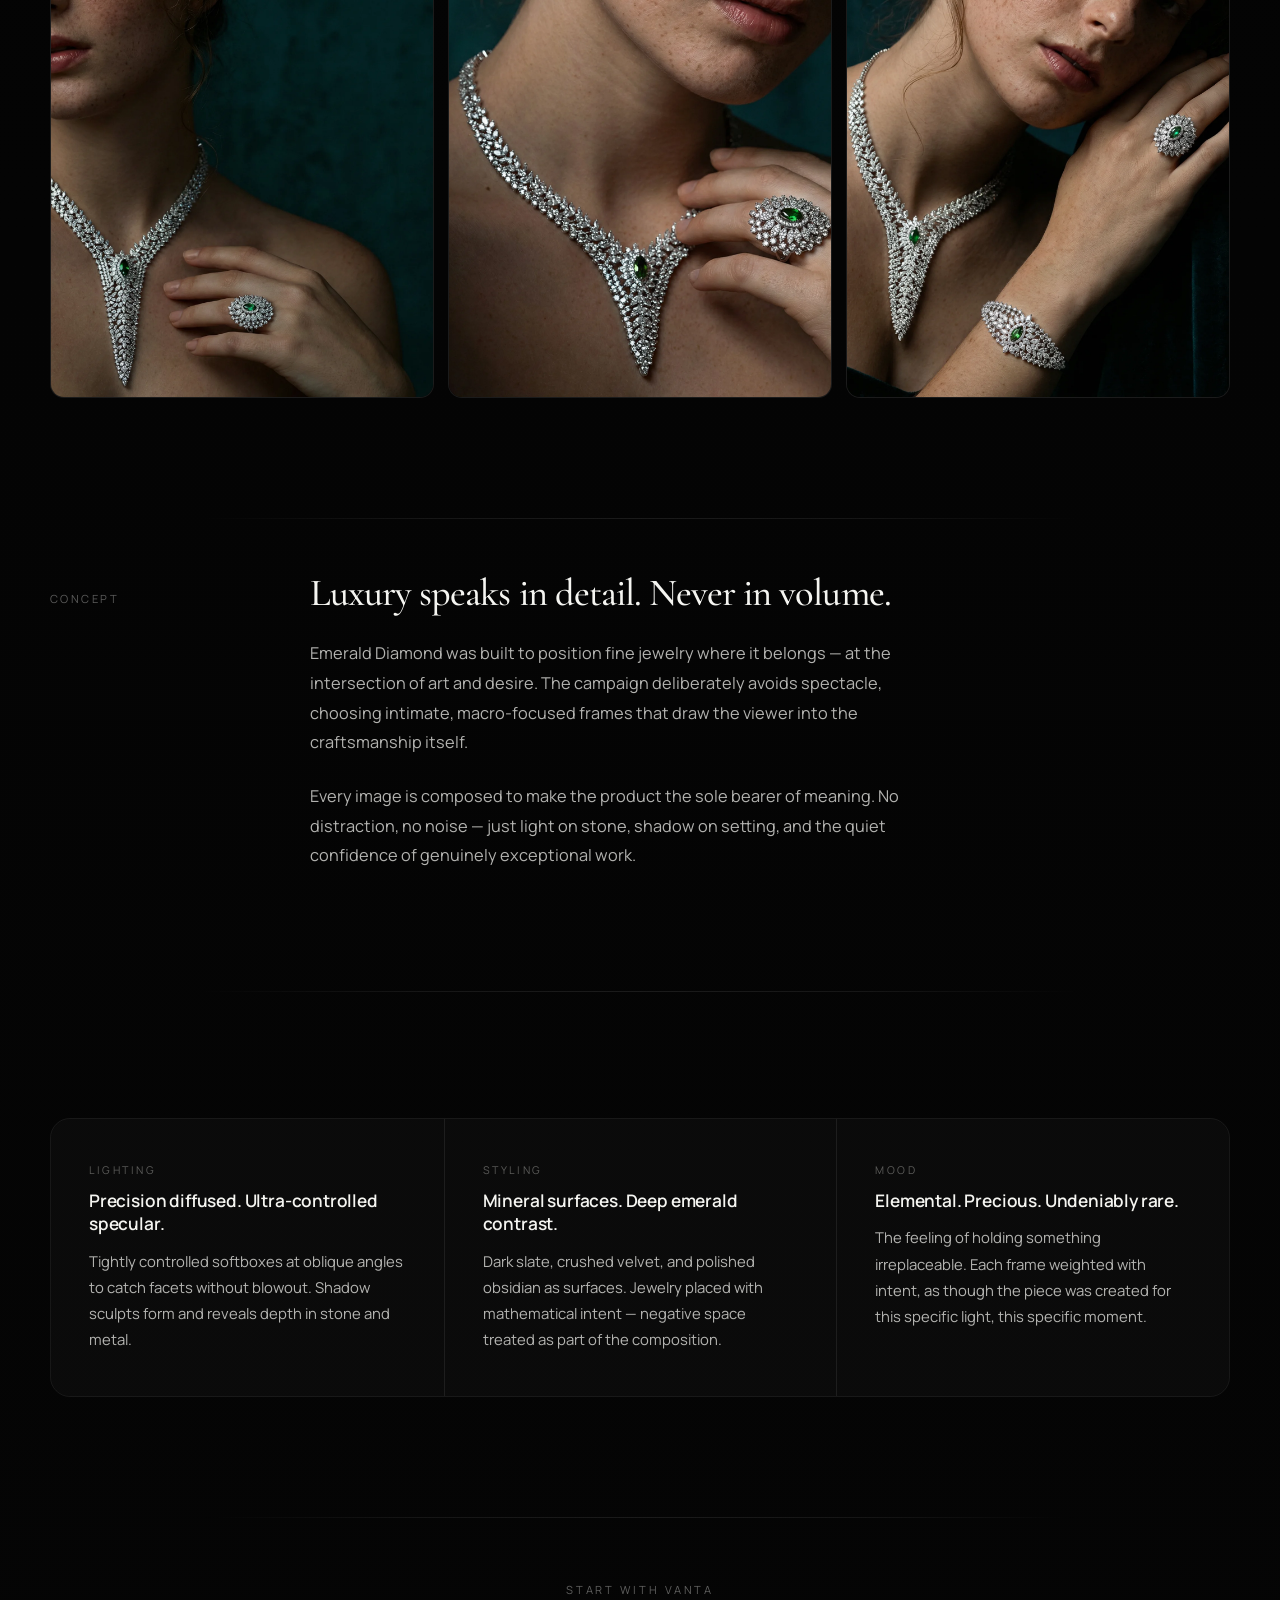
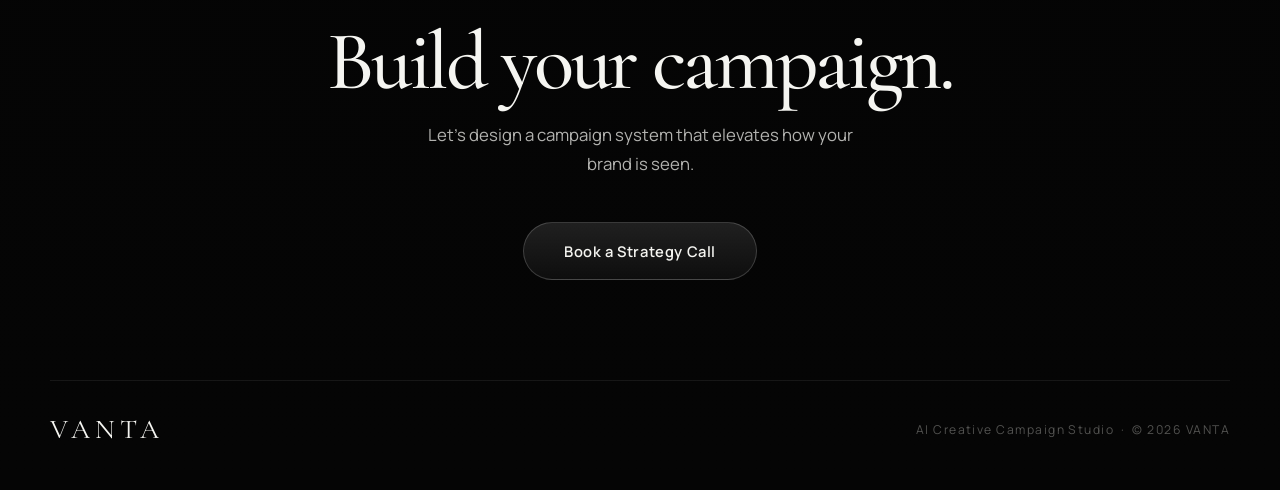
==== commit b115efca: "perf: optimize site images to webp" ====
--- a/campaign-emerald.html
+++ b/campaign-emerald.html
@@ -303,7 +303,7 @@
           </div>
           <div class="cv-hero-image-wrap" aria-hidden="true">
             <img
-              src="images/jewelry/jewelry-hero.jpg"
+                src="/images/jewelry/jewelry-hero.webp"
               alt="Emerald Diamond — hero campaign visual"
               fetchpriority="high"
               decoding="async"
@@ -317,13 +317,13 @@
             <p class="cv-grid-label cv-reveal">Visual Selection</p>
             <div class="cv-grid cv-stagger">
               <div class="cv-grid-item">
-                <img src="images/jewelry/jewelry-lifestyle.jpg" alt="Emerald Diamond — lifestyle" loading="lazy" decoding="async" />
+              <img src="/images/jewelry/jewelry-lifestyle.webp" alt="Emerald Diamond — lifestyle" loading="lazy" decoding="async" />
               </div>
               <div class="cv-grid-item">
-                <img src="images/jewelry/jewelry-close.jpg" alt="Emerald Diamond — close detail" loading="lazy" decoding="async" />
+              <img src="/images/jewelry/jewelry-close.webp" alt="Emerald Diamond — close detail" loading="lazy" decoding="async" />
               </div>
               <div class="cv-grid-item">
-                <img src="images/jewelry/jewelry-detail.jpg" alt="Emerald Diamond — macro detail" loading="lazy" decoding="async" />
+              <img src="/images/jewelry/jewelry-detail.webp" alt="Emerald Diamond — macro detail" loading="lazy" decoding="async" />
               </div>
             </div>
           </div>
--- a/style.css
+++ b/style.css
@@ -483,6 +483,16 @@
 }
 
 .info-card,
+.why-card,
+.campaign-card {
+  transition:
+    transform 260ms cubic-bezier(0.22, 1, 0.36, 1),
+    box-shadow 260ms ease,
+    border-color 260ms ease,
+    background 260ms ease;
+}
+
+.info-card,
 .why-card {
   padding: 28px;
   border-radius: var(--media-radius);
@@ -639,7 +649,7 @@
 
 .what-we-do-card:hover,
 .what-we-do-card:focus-within {
-  transform: scale(1.018);
+  transform: translateY(-5px) scale(1.012);
   border-color: rgba(255, 255, 255, 0.18);
   box-shadow:
     0 24px 54px rgba(0, 0, 0, 0.36),
@@ -650,8 +660,12 @@
 
 .what-we-build-card:hover,
 .what-we-build-card:focus-within {
-  transform: translateY(-6px);
-  box-shadow: 0 10px 30px rgba(255, 255, 255, 0.05);
+  transform: translateY(-5px) scale(1.012);
+  border-color: rgba(255, 255, 255, 0.16);
+  box-shadow:
+    0 18px 40px rgba(0, 0, 0, 0.34),
+    0 0 0 1px rgba(255, 255, 255, 0.04),
+    0 0 36px rgba(214, 209, 196, 0.06);
   background: rgba(255, 255, 255, 0.028);
 }
 
@@ -681,13 +695,16 @@
   min-height: 420px;
   border-radius: var(--media-radius);
   overflow: hidden;
-  transition: transform 320ms cubic-bezier(0.22, 1, 0.36, 1), border-color 320ms ease;
 }
 
 .campaign-card:hover,
 .campaign-card:focus-within {
-  transform: translateY(-6px);
+  transform: translateY(-5px) scale(1.012);
   border-color: rgba(255, 255, 255, 0.18);
+  box-shadow:
+    0 24px 54px rgba(0, 0, 0, 0.42),
+    0 0 0 1px rgba(255, 255, 255, 0.05),
+    0 0 44px rgba(214, 209, 196, 0.06);
 }
 
 .campaign-card img {
@@ -819,6 +836,17 @@
 .why-card {
   display: grid;
   gap: 12px;
+}
+
+.why-card:hover,
+.why-card:focus-within {
+  transform: translateY(-5px) scale(1.012);
+  border-color: rgba(255, 255, 255, 0.16);
+  box-shadow:
+    0 20px 44px rgba(0, 0, 0, 0.34),
+    0 0 0 1px rgba(255, 255, 255, 0.04),
+    0 0 34px rgba(214, 209, 196, 0.05);
+  background: linear-gradient(180deg, rgba(20, 20, 20, 0.96), rgba(255, 255, 255, 0.03));
 }
 
 .why-card h3 {
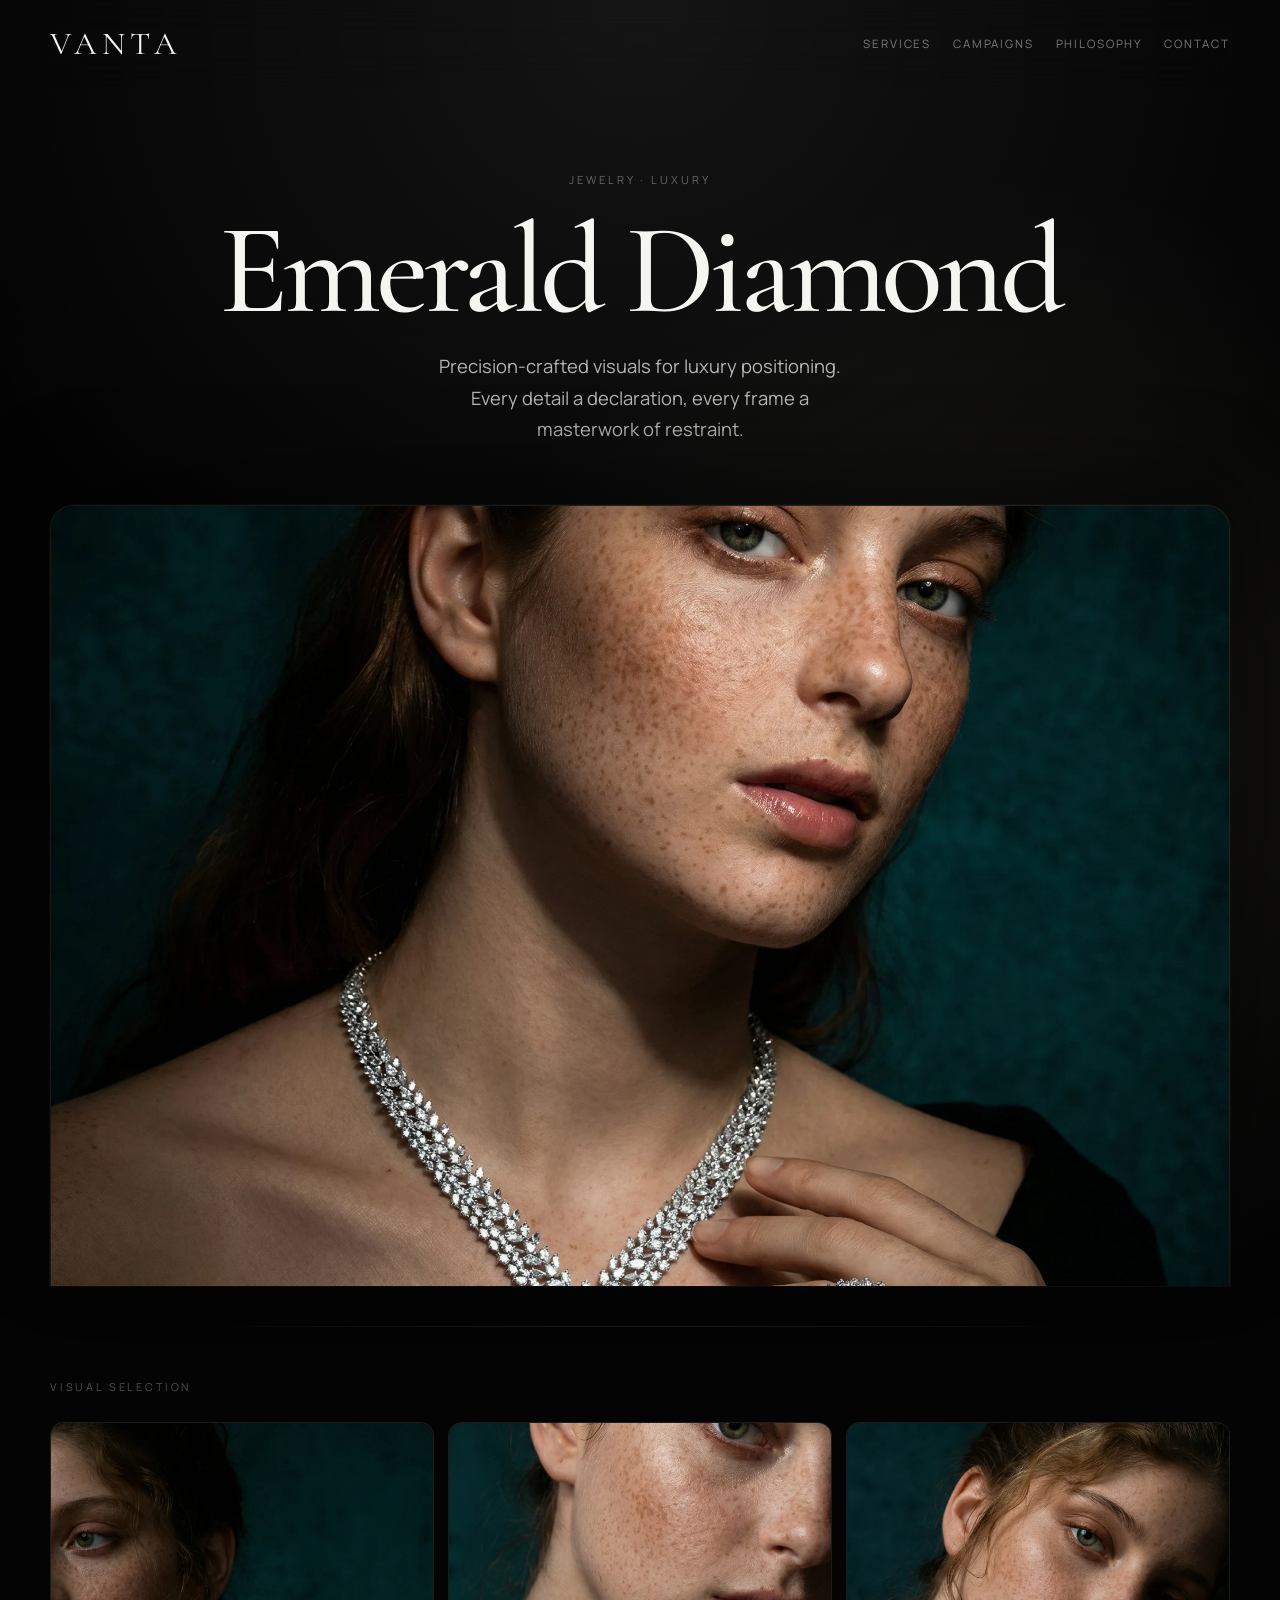
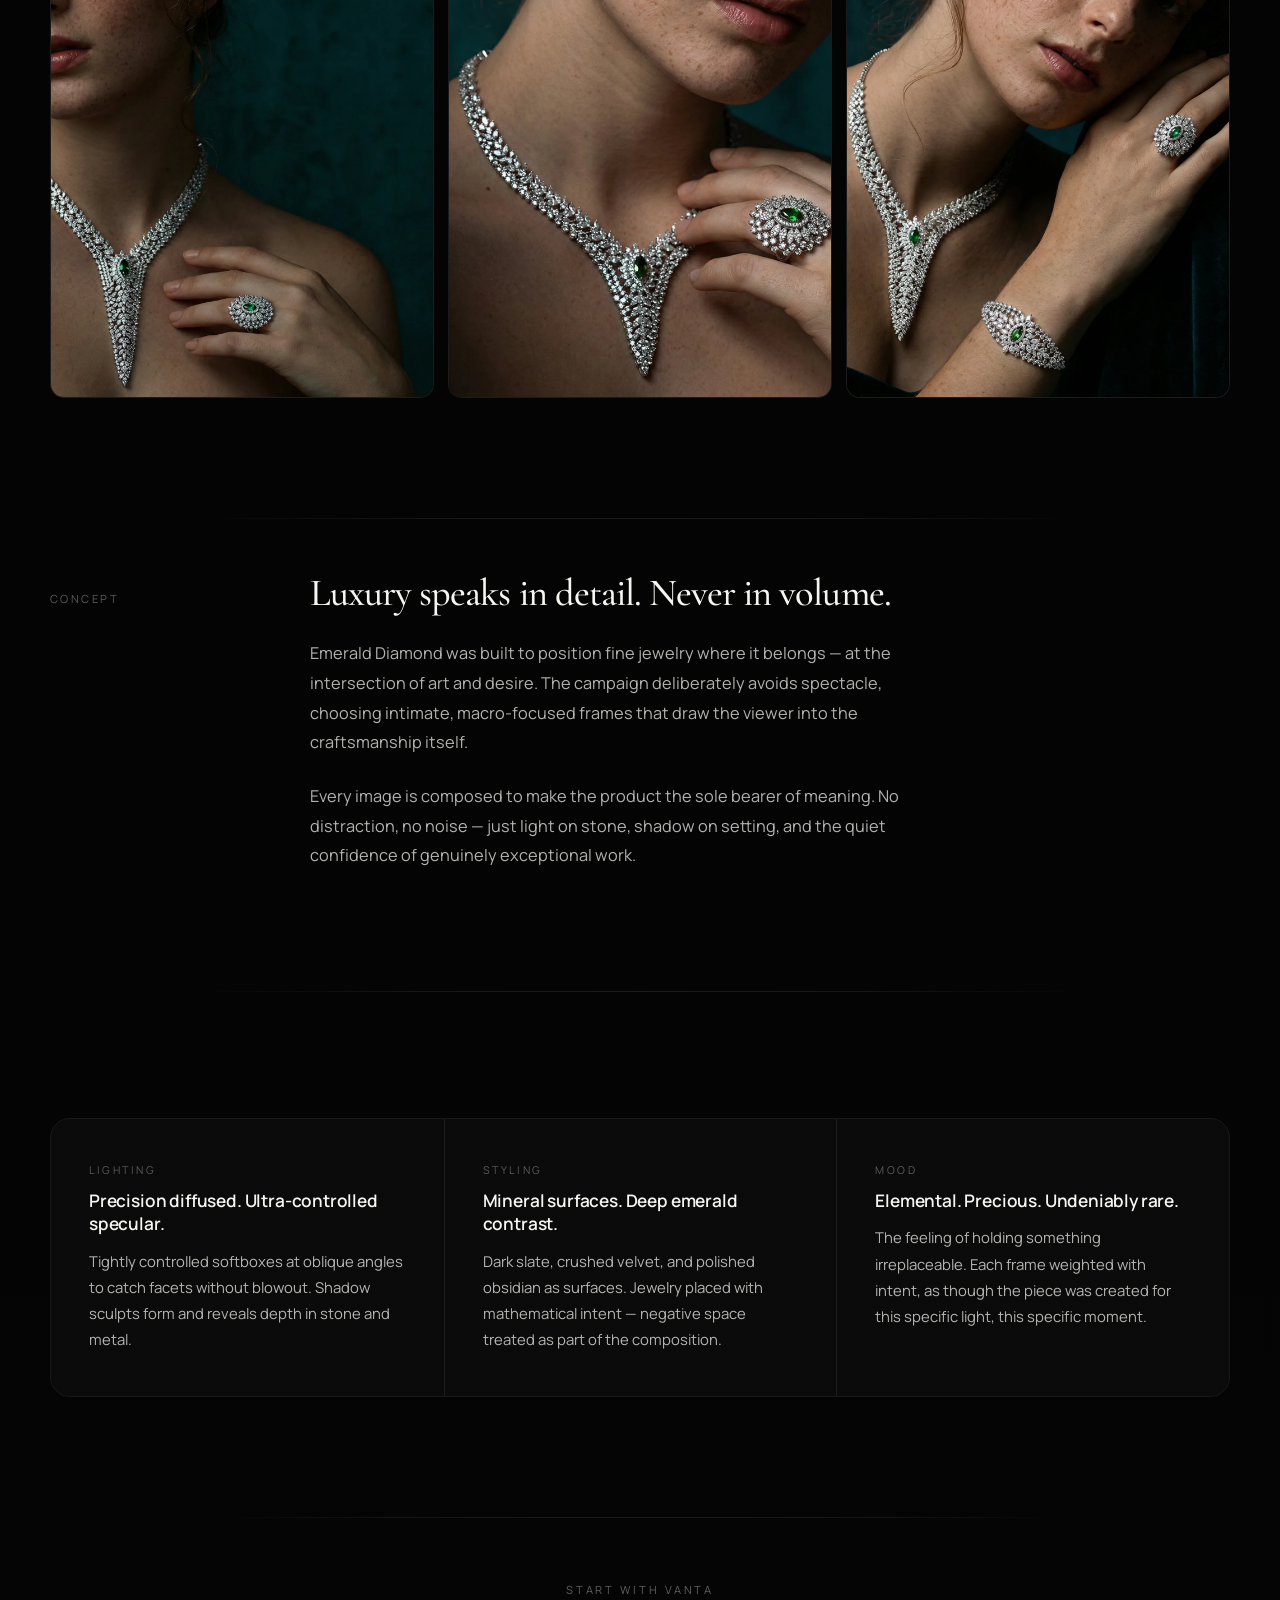
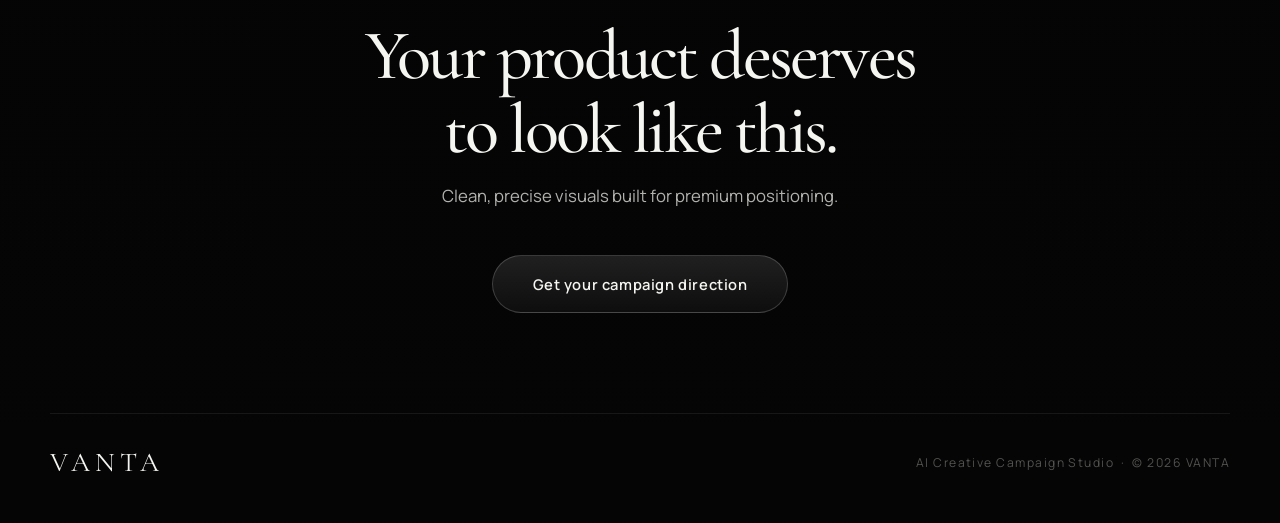
==== commit 5e41c0b0: "content: synchronize Emerald and Valentino campaign CTA typography to enforce custom brand-matched h" ====
--- a/campaign-emerald.html
+++ b/campaign-emerald.html
@@ -208,12 +208,12 @@
       .cv-cta-title {
         margin: 0 auto 16px;
         font-family: "Cormorant Garamond", serif;
-        font-size: clamp(3rem, 6.5vw, 5.6rem);
+        font-size: clamp(2.2rem, 5.5vw, 5rem);
         font-weight: 500;
         letter-spacing: -0.04em;
-        line-height: 1.04;
+        line-height: 1.05;
         color: var(--text);
-        max-width: 16ch;
+        max-width: 22ch;
       }
       .cv-cta-sub { max-width: 44ch; margin: 0 auto 44px; color: var(--muted); font-size: 1.05rem; line-height: 1.7; }
       .cv-btn {
@@ -366,9 +366,9 @@
         <!-- CTA -->
         <section class="cv-cta cv-reveal" id="contact" aria-label="Start Your Campaign">
           <p class="cv-eyebrow" style="margin-bottom: 22px;">Start with VANTA</p>
-          <h2 class="cv-cta-title">Build your campaign.</h2>
-          <p class="cv-cta-sub">Let's design a campaign system that elevates how your brand is seen.</p>
-          <a class="cv-btn" href="https://wa.me/" target="_blank" rel="noreferrer">Book a Strategy Call</a>
+          <h2 class="cv-cta-title">Your product deserves<br>to look like this.</h2>
+          <p class="cv-cta-sub">Clean, precise visuals built for premium positioning.</p>
+          <a class="cv-btn" href="https://wa.me/201026939269" target="_blank" rel="noreferrer">Get your campaign direction</a>
         </section>
 
       </main>
--- a/style.css
+++ b/style.css
@@ -101,8 +101,10 @@
   font-size: 0.72rem;
 }
 
-.section {
+.section,
+.faq-hook-section {
   padding: var(--section-padding) 0;
+  border-bottom: 1px solid rgba(255, 255, 255, 0.06);
 }
 
 .hero {
@@ -175,10 +177,15 @@
 }
 
 .hero-copy h1 {
-  max-width: 9ch;
-  font-size: clamp(3.5rem, 8.8vw, 7rem);
-  line-height: var(--heading-line-height);
+  max-width: 480px;
+  font-size: clamp(2.6rem, 6.5vw, 5.2rem);
+  line-height: 1.05;
+  letter-spacing: -0.05em;
   margin-bottom: 38px;
+}
+
+.nowrap {
+  white-space: nowrap;
 }
 
 .hero-actions {
@@ -188,17 +195,71 @@
   gap: 12px;
 }
 
+/* Premium Hero UI Animations */
+@keyframes heroTextReveal {
+  0% {
+    opacity: 0;
+    transform: translateY(24px);
+  }
+  100% {
+    opacity: 1;
+    transform: translateY(0);
+  }
+}
+
+@keyframes heroImageReveal {
+  0% {
+    opacity: 0;
+    transform: scale(1.03);
+  }
+  100% {
+    opacity: 1;
+    transform: scale(1);
+  }
+}
+
+/* Pause animations if introduction sequence is actively blocking viewport */
+html:not(.intro-finished):not(.intro-skipped) .hero-copy > *,
+html:not(.intro-finished):not(.intro-skipped) .hero-mark-image {
+  animation-play-state: paused !important;
+}
+
+.hero-copy > * {
+  animation: heroTextReveal 600ms cubic-bezier(0.2, 0.8, 0.2, 1) both;
+}
+
+.hero-copy .eyebrow {
+  animation-delay: 50ms;
+}
+
+.hero-copy h1 {
+  animation-delay: 150ms;
+}
+
+.hero-copy .hero-support {
+  animation-delay: 250ms;
+}
+
+.hero-copy .hero-actions {
+  animation-delay: 350ms;
+}
+
+.hero-mark-image {
+  animation: heroImageReveal 950ms cubic-bezier(0.2, 0.8, 0.2, 1) both;
+}
+
 .button {
   display: inline-flex;
   align-items: center;
   justify-content: center;
-  min-height: 54px;
-  padding: 0 28px;
+  min-height: 52px;
+  padding: 0 32px;
   border: 1px solid var(--line);
   border-radius: 999px;
   background: linear-gradient(180deg, rgba(255, 255, 255, 0.12), rgba(255, 255, 255, 0.04));
   color: var(--text);
-  font-weight: 600;
+  font-weight: 500;
+  letter-spacing: 0.02em;
   transition: transform 220ms ease, border-color 220ms ease, background 220ms ease;
 }
 
@@ -221,8 +282,7 @@
 }
 
 .statement {
-  border-top: 1px solid var(--line);
-  border-bottom: 1px solid var(--line);
+  /* unified section dividers handled globally */
 }
 
 .statement p {
@@ -236,22 +296,39 @@
 
 .section-heading {
   display: grid;
-  gap: var(--section-gap);
-  margin-bottom: 28px;
+  gap: 8px;
+  margin-bottom: 48px;
 }
 
 .section-heading h2,
 .cta-section h2 {
-  max-width: 11ch;
-  font-size: var(--section-title-size);
+  max-width: 14ch;
+  font-size: clamp(2.4rem, 5vw, 4rem);
+  line-height: 1.05;
+  letter-spacing: -0.04em;
+  margin-top: 4px;
 }
 
 .section-subtitle {
   margin: 0;
-  max-width: 34ch;
+  max-width: 38ch;
   color: var(--muted);
-  line-height: var(--body-line-height);
-  font-size: var(--body-size);
+  line-height: 1.45;
+  font-size: 1.05rem;
+  opacity: 0.75;
+}
+
+.what-we-build-heading,
+.what-we-do-heading,
+.campaign-worlds-heading {
+  justify-items: center;
+  text-align: center;
+}
+
+.what-we-build-heading .section-subtitle,
+.what-we-do-heading .section-subtitle,
+.campaign-worlds-heading .section-subtitle {
+  margin: 0 auto;
 }
 
 .gallery-section {
@@ -521,21 +598,7 @@
 }
 
 .campaign-worlds-heading {
-  justify-items: center;
-  text-align: center;
-  margin-bottom: 56px;
-}
-
-.campaign-worlds-heading h2 {
-  max-width: 9ch;
-}
-
-.campaign-worlds-heading .section-subtitle {
-  max-width: 40ch;
-  opacity: 0.7;
-  margin: 0 auto;
-  text-align: center;
-  font-size: 1.05rem;
+  margin-bottom: 48px;
 }
 
 .what-we-do-section {
@@ -550,44 +613,15 @@
   margin-bottom: 160px;
 }
 
-.what-we-build::before {
-  content: "";
-  display: block;
-  width: 100%;
-  height: 1px;
-  background: rgba(255, 255, 255, 0.06);
-  margin-bottom: 80px;
-}
-
-.what-we-do-heading {
-  justify-items: center;
-  text-align: center;
-}
+
 
 .what-we-build-heading {
   margin-bottom: 0;
 }
 
 .what-we-build-heading h2 {
-  font-size: 48px;
-  font-weight: 600;
   max-width: none;
   white-space: nowrap;
-}
-
-.what-we-build-heading .section-subtitle {
-  font-size: 18px;
-  opacity: 0.7;
-  margin: 0 auto;
-  text-align: center;
-}
-
-.what-we-do-heading h2 {
-  max-width: 8ch;
-}
-
-.what-we-do-heading .section-subtitle {
-  max-width: 38ch;
 }
 
 .what-we-do-grid {
@@ -692,7 +726,7 @@
 
 .campaign-card {
   position: relative;
-  min-height: 420px;
+  min-height: 480px;
   border-radius: var(--media-radius);
   overflow: hidden;
 }
@@ -741,44 +775,40 @@
 
 .campaign-world-card {
   display: block;
-  min-height: 500px;
   background: #090909;
   border-radius: 16px;
   cursor: pointer;
-  transition:
-    transform 400ms cubic-bezier(0.22, 1, 0.36, 1),
-    border-color 400ms ease,
-    box-shadow 400ms ease;
+  transition: border-color 0s, box-shadow 0s;
 }
 
 .campaign-world-card img {
-  transition: transform 480ms cubic-bezier(0.22, 1, 0.36, 1);
+  transition: transform 50ms linear;
 }
 
 .campaign-world-card::before {
   background: linear-gradient(180deg, transparent 18%, rgba(0, 0, 0, 0.82) 100%);
   opacity: 0.74;
-  transition: opacity 400ms ease, background 400ms ease;
+  transition: opacity 50ms linear, background 50ms linear;
 }
 
 .campaign-world-card:hover,
 .campaign-world-card:focus-visible {
-  transform: scale(1.028);
-  border-color: rgba(255, 255, 255, 0.2);
-  box-shadow:
-    0 32px 72px rgba(0, 0, 0, 0.5),
-    0 0 0 1px rgba(255, 255, 255, 0.06),
-    0 0 56px rgba(214, 209, 196, 0.07);
+  transform: none;
+  border-color: rgba(255, 255, 255, 0.22);
+  box-shadow: none;
+  transition: border-color 250ms ease-out;
   outline: none;
 }
 
 .campaign-world-card:hover img,
 .campaign-world-card:focus-visible img {
-  transform: scale(1.04);
+  transition: transform 350ms cubic-bezier(0.22, 1, 0.36, 1);
+  transform: scale(1.02);
 }
 
 .campaign-world-card:hover::before,
 .campaign-world-card:focus-visible::before {
+  transition: opacity 300ms ease-out, background 300ms ease-out;
   opacity: 0.9;
   background: linear-gradient(180deg, rgba(0, 0, 0, 0.04) 8%, rgba(0, 0, 0, 0.92) 100%);
 }
@@ -807,6 +837,8 @@
   font-size: 1.5rem;
   font-weight: 600;
   line-height: 1.1;
+  opacity: 0.85;
+  transition: opacity 50ms linear;
 }
 
 .campaign-world-copy {
@@ -815,6 +847,20 @@
   font-size: 0.96rem;
   line-height: 1.5;
   color: rgba(245, 245, 241, 0.72);
+  opacity: 0.75;
+  transition: opacity 50ms linear;
+}
+
+.campaign-world-card:hover .campaign-overlay h3,
+.campaign-world-card:focus-within .campaign-overlay h3 {
+  opacity: 1;
+  transition: opacity 250ms ease-out;
+}
+
+.campaign-world-card:hover .campaign-world-copy,
+.campaign-world-card:focus-within .campaign-world-copy {
+  opacity: 1;
+  transition: opacity 250ms ease-out;
 }
 
 .campaign-link {
@@ -866,10 +912,11 @@
   text-align: center;
   border-radius: var(--media-radius);
   padding: 72px 28px;
+  border-bottom: none; /* Removed so it perfectly abuts the footer border-top */
 }
 
 .cta-section h2 {
-  max-width: 12ch;
+  max-width: none;
   margin: 0 auto 28px;
 }
 
@@ -1144,8 +1191,64 @@
     padding-bottom: 72px;
   }
 
-  .campaign-card {
-    min-height: 320px;
+  .campaign-card,
+  .campaign-world-card {
+    min-height: 380px;
+  }
+
+  .hero-copy h1 br {
+    display: none;
+  }
+}
+
+/* Premium Cinematic Intro Overlay */
+.vanta-intro {
+  position: fixed;
+  inset: 0;
+  z-index: 9999;
+  background: var(--bg);
+  display: flex;
+  align-items: center;
+  justify-content: center;
+  cursor: pointer;
+  opacity: 1;
+}
+
+html.intro-skipped .vanta-intro {
+  display: none !important;
+}
+
+.vanta-intro-text {
+  font-family: "Cormorant Garamond", serif;
+  font-size: clamp(2.5rem, 6vw, 4rem);
+  letter-spacing: 0.35em;
+  font-weight: 500;
+  color: #fff;
+  opacity: 0;
+  filter: blur(12px);
+  animation: introTextReveal 1000ms cubic-bezier(0.2, 0.8, 0.2, 1) forwards;
+}
+
+
+
+.vanta-intro.fade-out {
+  opacity: 0;
+  transition: opacity 500ms cubic-bezier(0.4, 0, 0.2, 1);
+  pointer-events: none;
+}
+
+@keyframes introTextReveal {
+  0% {
+    opacity: 0;
+    filter: blur(14px);
+  }
+  30% {
+    opacity: 1;
+    filter: blur(3px);
+  }
+  100% {
+    opacity: 1;
+    filter: blur(0);
   }
 }
 
@@ -1158,6 +1261,7 @@
   *::before,
   *::after {
     transition: none !important;
+    animation: none !important;
   }
 
   .js .reveal {
@@ -1168,6 +1272,12 @@
   .js .what-we-do-card {
     opacity: 1;
     transform: none;
+  }
+
+  .hero-copy > *,
+  .hero-mark-image {
+    opacity: 1 !important;
+    transform: none !important;
     animation: none !important;
   }
 }
